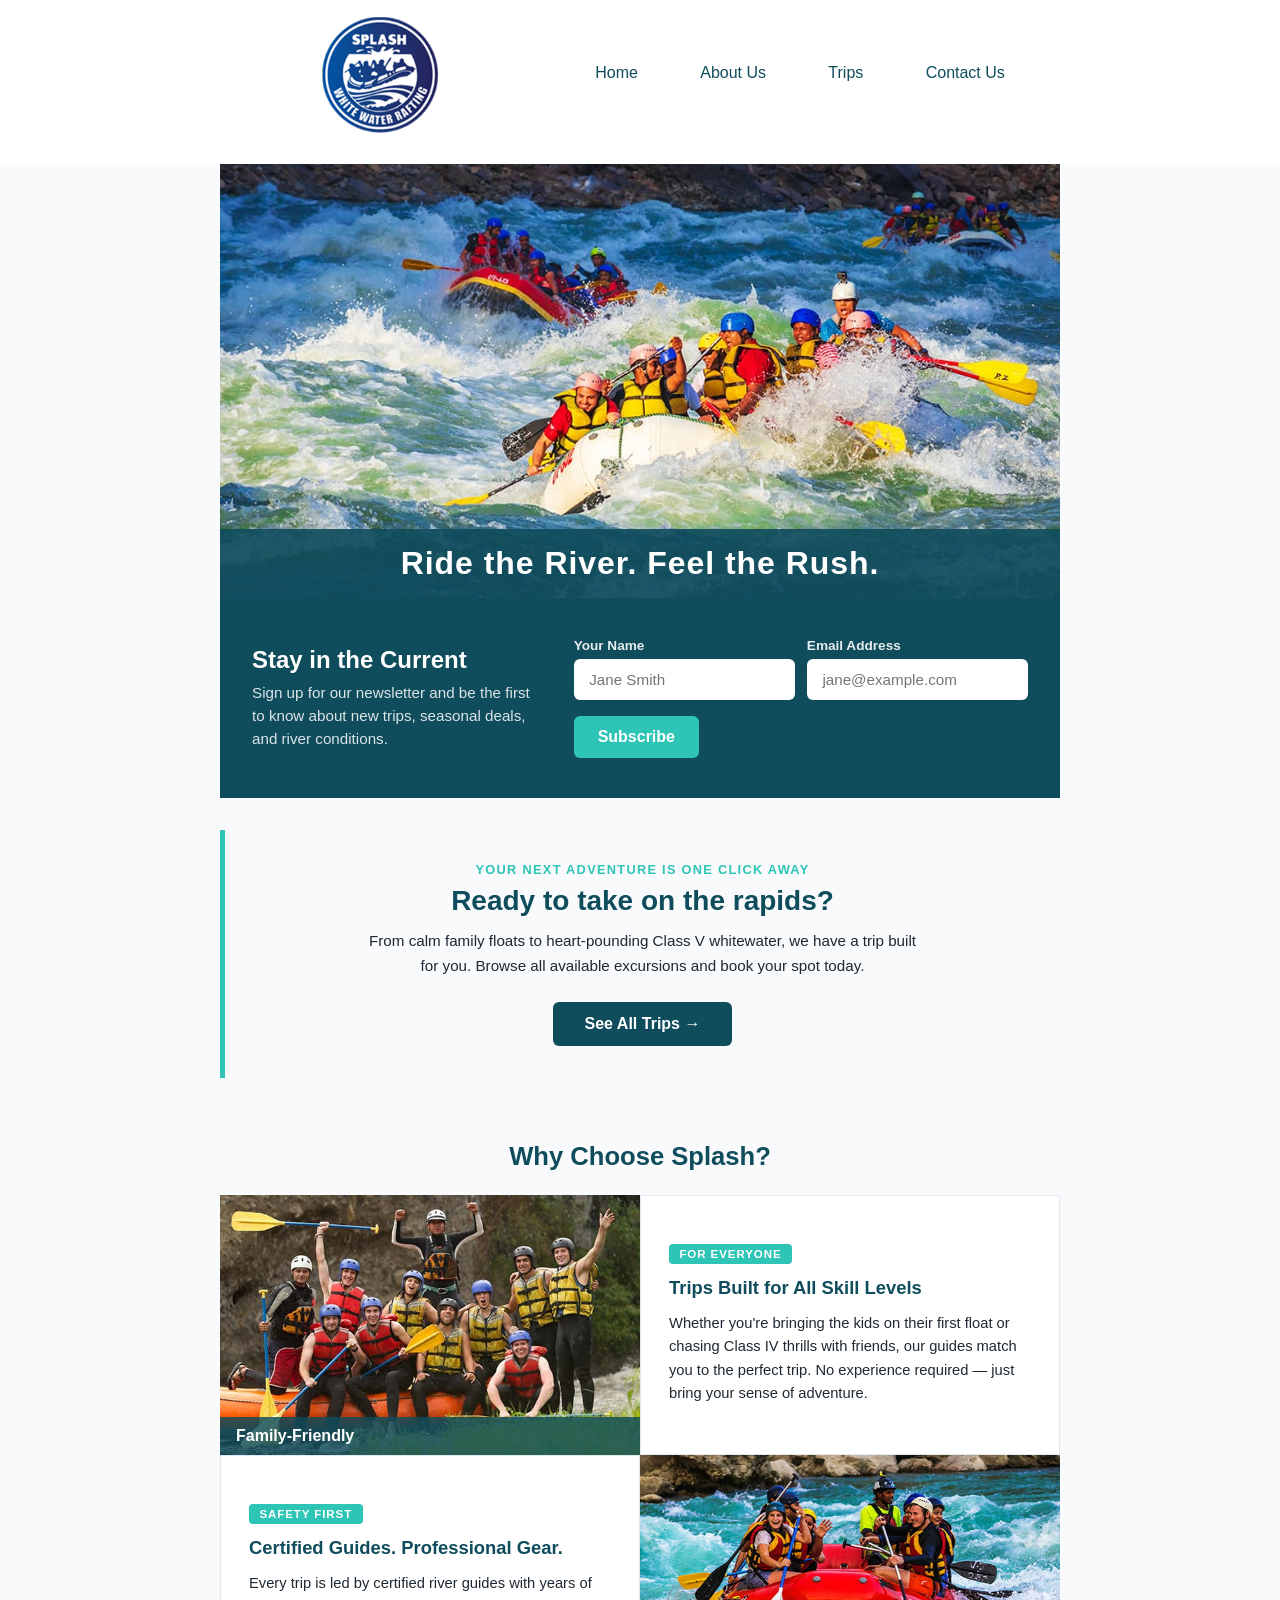
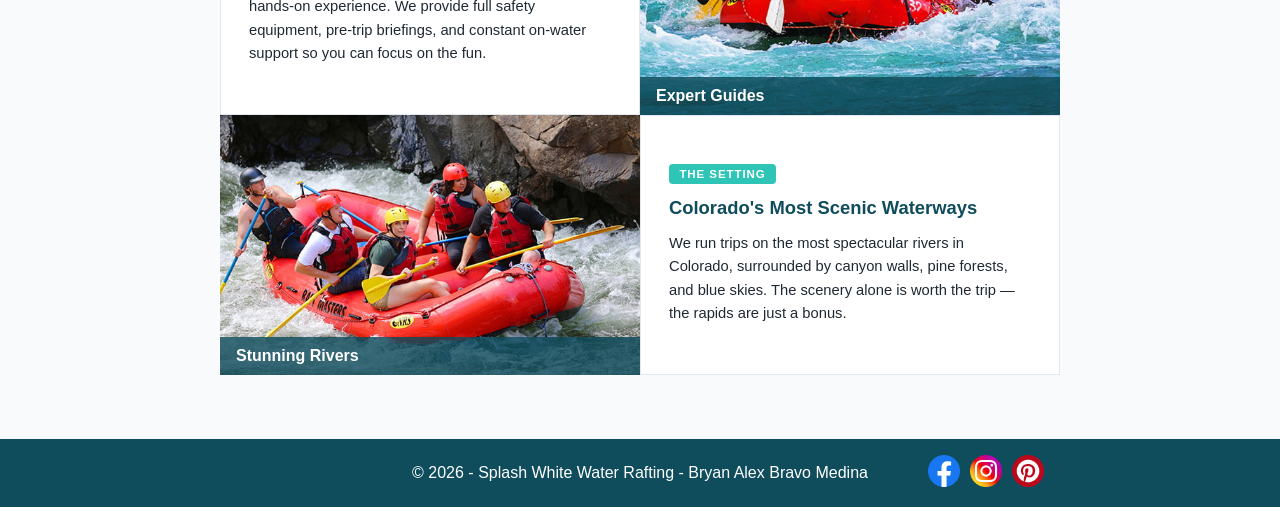
==== wwr/index.html @ 08443c06 "W06 Project: Rafting Site – Home and Trips Pages" ====
<!DOCTYPE html>
<html lang="en">

<head>
    <meta charset="UTF-8">
    <meta name="viewport" content="width=device-width, initial-scale=1.0">
    <title>Home | Splash White Water Rafting</title>

    <meta name="description"
      content="Splash White Water Rafting offers thrilling guided river adventures for all skill levels. Discover our trips, meet our team, and book your unforgettable experience today.">
    <meta name="author" content="Bryan Alex Bravo Medina">

    <link rel="stylesheet" href="styles/rafting.css">
</head>

<body>
    <header>
        <div class="header-content">
            <img src="images/logo.png" alt="Splash White Water Rafting company logo">
            <nav>
                <ul class="navigation">
                    <li><a href="index.html">Home</a></li>
                    <li><a href="about.html">About Us</a></li>
                    <li><a href="trips.html">Trips</a></li>
                    <li><a href="contact.html">Contact Us</a></li>
                </ul>
            </nav>
        </div>
    </header>

    <main>
        <!-- Hero Section -->
        <div class="hero">
            <img src="images/hero.jpg" alt="Group of rafters navigating white water rapids">
            <h1>Ride the River. Feel the Rush.</h1>
        </div>

        <!-- Newsletter Sign Up -->
        <section class="newsletter-section">
            <div class="newsletter-inner">
                <div class="newsletter-text">
                    <h2>Stay in the Current</h2>
                    <p>Sign up for our newsletter and be the first to know about new trips, seasonal
                        deals, and river conditions.</p>
                </div>
                <form class="newsletter-form">
                    <div class="newsletter-fields">
                        <div class="newsletter-field">
                            <label for="nl-name">Your Name</label>
                            <input type="text" id="nl-name" name="name" placeholder="Jane Smith"
                              required>
                        </div>
                        <div class="newsletter-field">
                            <label for="nl-email">Email Address</label>
                            <input type="email" id="nl-email" name="email"
                              placeholder="jane@example.com" required>
                        </div>
                    </div>
                    <button type="submit" class="btn-newsletter">Subscribe</button>
                </form>
            </div>
        </section>

        <!-- Call to Action -->
        <section class="cta-section">
            <div class="cta-inner">
                <p class="cta-eyebrow">Your next adventure is one click away</p>
                <h2 class="cta-heading">Ready to take on the rapids?</h2>
                <p class="cta-body">From calm family floats to heart-pounding Class V whitewater, we
                    have a trip built for you. Browse all available excursions and book your spot
                    today.</p>
                <a href="trips.html" class="btn-cta">See All Trips →</a>
            </div>
        </section>

        <!-- Grid Section: Why Splash -->
        <section class="offerings-section">
            <h2>Why Choose Splash?</h2>
            <div class="offerings-grid">

                <div class="offering-card offering-card--image">
                    <img src="images/figure-01.jpg"
                      alt="Family enjoying a calm rafting trip together">
                    <div class="offering-card__overlay">
                        <h3>Family-Friendly</h3>
                    </div>
                </div>

                <div class="offering-card offering-card--text">
                    <span class="offering-tag">For Everyone</span>
                    <h3>Trips Built for All Skill Levels</h3>
                    <p>Whether you're bringing the kids on their first float or chasing Class IV
                        thrills with friends, our guides match you to the perfect trip. No
                        experience required — just bring your sense of adventure.</p>
                </div>

                <div class="offering-card offering-card--text">
                    <span class="offering-tag">Safety First</span>
                    <h3>Certified Guides. Professional Gear.</h3>
                    <p>Every trip is led by certified river guides with years of hands-on
                        experience. We provide full safety equipment, pre-trip briefings, and
                        constant on-water support so you can focus on the fun.</p>
                </div>

                <div class="offering-card offering-card--image">
                    <img src="images/figure-04.jpg"
                      alt="Professional guide leading rafters through rapids">
                    <div class="offering-card__overlay">
                        <h3>Expert Guides</h3>
                    </div>
                </div>

                <div class="offering-card offering-card--image">
                    <img src="images/figure-03.jpg"
                      alt="Scenic river surrounded by lush green mountains">
                    <div class="offering-card__overlay">
                        <h3>Stunning Rivers</h3>
                    </div>
                </div>

                <div class="offering-card offering-card--text">
                    <span class="offering-tag">The Setting</span>
                    <h3>Colorado's Most Scenic Waterways</h3>
                    <p>We run trips on the most spectacular rivers in Colorado, surrounded by canyon
                        walls, pine forests, and blue skies. The scenery alone is worth the trip —
                        the rapids are just a bonus.</p>
                </div>

            </div>
        </section>
    </main>

    <footer>
        <div class="footer-content">
            <p>© 2026 - Splash White Water Rafting - Bryan Alex Bravo Medina</p>
            <nav class="socialmedia">
                <a href="https://facebook.com" target="_blank" rel="noopener noreferrer">
                    <img src="images/facebook.png" alt="Facebook Icon">
                </a>
                <a href="https://instagram.com" target="_blank" rel="noopener noreferrer">
                    <img src="images/instagram.png" alt="Instagram Icon">
                </a>
                <a href="https://pinterest.com" target="_blank" rel="noopener noreferrer">
                    <img src="images/pinterest.png" alt="Pinterest Icon">
                </a>
            </nav>
        </div>
    </footer>
</body>

</html>
---- wwr/styles/rafting.css ----
:root {
  --primary-color: #0F4C5C;
  --accent-primary: #2EC4B6;
  --text-color: #1F2933;
  --light-bg: #F8FAFC;
  --white: #FFFFFF;
  --hero-overlay: rgba(15, 76, 92, 0.9);

  --heading-font: Arial, Helvetica, sans-serif;
  --body-font: Arial, Helvetica, sans-serif;
}

* {
  margin: 0;
  padding: 0;
  box-sizing: border-box;
}

body {
  font-family: var(--body-font);
  color: var(--text-color);
  background-color: var(--light-bg);
}

main {
  width: 840px;
  margin: 0 auto;
}

header {
  background-color: var(--white);
  padding: 0.75rem 0;
}

header img {
  width: 120px;
  justify-self: center;
}

nav {
  margin: 0;
  padding: 0;
}

h2 {
  text-align: center;
  font-family: var(--heading-font);
  color: var(--primary-color);
}

h1 {
  position: absolute;
  top: 20px;
  width: 100%;
  padding: 16px;
  text-align: center;
  background-color: var(--hero-overlay);
  color: var(--white);
  font-family: var(--heading-font);
}

nav,
p,
section,
article {
  margin: 16px;
  padding: 8px;
}

article p {
  margin: 0;
}

footer {
  background-color: var(--primary-color);
  color: var(--white);
}

/* Header Menu */
.header-content {
  margin: 0 auto 1rem auto;
  display: grid;
  grid-template-columns: 320px 1fr;
  align-items: center;
  width: 840px;
}

.navigation {
  display: flex;
  list-style: none;
}

.navigation li {
  flex: 1 1 auto;
}

.navigation a {
  display: block;
  color: var(--primary-color);
  padding: 14px 18px;
  text-decoration: none;
  text-align: center;
  border-bottom: 3px solid transparent;
  transition: all 0.25s ease;
}

.navigation a:hover {
  color: var(--accent-primary);
  border-bottom-color: var(--accent-primary);
  text-decoration: none;
}

/* Content */
.hero {
  position: relative;
}

.hero img {
  display: block;
  width: 100%;
  height: auto;
}

.hero article {
  position: absolute;
  left: 8px;
  right: 8px;
  bottom: 8px;
  padding: 8px;
  background-color: var(--primary-color);
  color: var(--white);
}

.hero article img {
  float: right;
  width: 125px;
}

.history-content {
  display: grid;
  grid-template-columns: 1fr 200px 1fr;
  align-items: center;
  gap: 10px;
}

.history-content img {
  margin: 16px 0;
  width: 100%;
  height: 120px;
  object-fit: cover;
}

.adventures-section h2 {
  margin-bottom: 1.5rem;
}

.adventures-content {
  display: flex;
  justify-content: space-between;
  gap: 20px;
}

.adventures-content figure {
  flex: 1;
  margin: 0;
  text-align: center;
}

.adventures-content img {
  width: 100%;
  height: 130px;
  object-fit: cover;
  border-radius: 6px;
  box-shadow: 0 2px 6px rgba(0, 0, 0, 0.15);
}

.adventures-content figcaption {
  margin-top: 0.5rem;
  font-size: 0.9rem;
  color: var(--primary-color);
  font-weight: 600;
}

/* Footer */

.footer-content {
  width: 840px;
  margin: 0 auto;
  padding: 1rem;
  display: grid;
  grid-template-columns: 1fr auto 1fr;
  align-items: center;
}

.footer-content p {
  grid-column: 2;
  text-align: center;
  margin: 0;
}

.socialmedia {
  grid-column: 3;
  display: flex;
  justify-content: flex-end;
  gap: 10px;
  margin: 0;
  padding: 0;
}

.socialmedia a {
  padding: 0;
  text-decoration: none;
}

.socialmedia img {
  width: 32px;
  height: auto;
}

/* CONTACT PAGE */

.contact-info h1 {
  position: static;
  background: none;
  color: var(--primary-color);
  margin: 1rem 0;
  padding: 0;
  text-align: center;
}

.company-details {
  background: var(--white);
  border-radius: 8px;
  padding: 1rem;
  margin-bottom: 1rem;
  text-align: center;
}

.employee-grid {
  display: flex;
  gap: 20px;
  justify-content: space-between;
  margin-top: 1rem;
}

.employee-grid figure {
  flex: 1;
  text-align: center;
}

.employee-grid img {
  width: 100%;
  aspect-ratio: 1 / 1;
  object-fit: cover;
  border-radius: 8px;
}

.employee-grid figcaption {
  margin-top: 0.75rem;
  font-weight: 600;
  color: var(--primary-color);
}

.extra-content {
  display: grid;
  grid-template-columns: 1fr 1fr;
  gap: 24px;
  align-items: start;
  margin-top: 1.5rem;
}

.extra-content iframe {
  width: 100%;
  min-height: 500px;
  border: 2px solid var(--accent-primary);
  border-radius: 8px;
}

.contact-form {
  background: var(--white);
  padding: 1.5rem;
  border-radius: 8px;
  border: 1px solid #ddd;
  height: 100%;
}

.form-group {
  display: flex;
  flex-direction: column;
  margin-bottom: 1rem;
}

.form-group label {
  font-weight: 600;
  margin-bottom: 0.5rem;
}

.contact-form input[type="text"],
.contact-form input[type="email"],
.contact-form textarea {
  width: 100%;
  padding: 0.75rem;
  border: 1px solid #ccc;
  border-radius: 6px;
}

.contact-form fieldset {
  border: 1px solid #ddd;
  padding: 1rem;
  margin: 1rem 0;
}

.contact-form legend {
  padding: 0 0.5rem;
  color: var(--primary-color);
  font-weight: 700;
}

.contact-form fieldset label {
  display: block;
  margin-bottom: 0.75rem;
}

.contact-form input[type="radio"] {
  margin-right: 0.5rem;
}

.checkbox-label {
  display: flex;
  align-items: center;
  gap: 10px;
  margin: 1rem 0;
}

.contact-form button {
  width: 100%;
  background: var(--primary-color);
  color: var(--white);
  border: none;
  padding: 0.9rem 1.5rem;
  border-radius: 6px;
  cursor: pointer;
  font-size: 1rem;
}

.contact-form button:hover {
  background: var(--accent-primary);
}

.radio-option {
  display: flex;
  align-items: center;
  gap: 0.5rem;
  margin-bottom: 0.75rem;
}

.radio-option label {
  margin: 0;
  display: inline;
}

.radio-option input[type="radio"] {
  margin: 0;
}

/* ============================================
   HOME PAGE (index.html)
   ============================================ */

/* Hero: override h1 to sit lower on the image */
.hero h1 {
  top: auto;
  bottom: 0;
  background-color: var(--hero-overlay);
  font-size: 2rem;
  letter-spacing: 0.03em;
}

/* Newsletter Section */
.newsletter-section {
  background-color: var(--primary-color);
  margin: 0;
  padding: 2.5rem 2rem;
}

.newsletter-inner {
  display: grid;
  grid-template-columns: 1fr 1fr;
  gap: 2rem;
  align-items: center;
}

.newsletter-text h2 {
  color: var(--white);
  text-align: left;
  margin-bottom: 0.5rem;
  font-size: 1.5rem;
}

.newsletter-text p {
  color: rgba(255, 255, 255, 0.85);
  margin: 0;
  padding: 0;
  font-size: 0.95rem;
  line-height: 1.5;
}

.newsletter-form {
  display: flex;
  flex-direction: column;
  gap: 1rem;
}

.newsletter-fields {
  display: grid;
  grid-template-columns: 1fr 1fr;
  gap: 0.75rem;
}

.newsletter-field {
  display: flex;
  flex-direction: column;
  gap: 0.35rem;
}

.newsletter-field label {
  color: rgba(255, 255, 255, 0.9);
  font-size: 0.85rem;
  font-weight: 600;
}

.newsletter-field input {
  padding: 0.65rem 0.85rem;
  border: 2px solid transparent;
  border-radius: 6px;
  font-size: 0.95rem;
  background-color: var(--white);
  color: var(--text-color);
}

.newsletter-field input:focus {
  outline: none;
  border-color: var(--accent-primary);
}

.btn-newsletter {
  background-color: var(--accent-primary);
  color: var(--white);
  border: none;
  padding: 0.75rem 1.5rem;
  border-radius: 6px;
  font-size: 1rem;
  font-weight: 700;
  cursor: pointer;
  align-self: flex-start;
  transition: background-color 0.2s ease;
}

.btn-newsletter:hover {
  background-color: #28b0a4;
}

/* CTA Section */
.cta-section {
  background-color: var(--light-bg);
  border-left: 5px solid var(--accent-primary);
  margin: 2rem 0;
  padding: 2rem 2.5rem;
  text-align: center;
}

.cta-eyebrow {
  font-size: 0.8rem;
  font-weight: 700;
  letter-spacing: 0.1em;
  text-transform: uppercase;
  color: var(--accent-primary);
  margin: 0 0 0.5rem 0;
  padding: 0;
}

.cta-heading {
  font-size: 1.75rem;
  color: var(--primary-color);
  text-align: center;
  margin-bottom: 0.75rem;
}

.cta-body {
  color: var(--text-color);
  max-width: 560px;
  margin: 0 auto 1.5rem auto;
  padding: 0;
  line-height: 1.6;
  font-size: 0.95rem;
}

.btn-cta {
  display: inline-block;
  background-color: var(--primary-color);
  color: var(--white);
  padding: 0.8rem 2rem;
  border-radius: 6px;
  text-decoration: none;
  font-weight: 700;
  font-size: 1rem;
  transition: background-color 0.2s ease;
}

.btn-cta:hover {
  background-color: var(--accent-primary);
}

/* Offerings Grid Section */
.offerings-section {
  margin: 0 0 2rem 0;
  padding: 2rem 0;
}

.offerings-section h2 {
  margin-bottom: 1.5rem;
  font-size: 1.6rem;
}

.offerings-grid {
  display: grid;
  grid-template-columns: 1fr 1fr;
  gap: 0;
}

.offering-card {
  position: relative;
  overflow: hidden;
}

.offering-card--image img {
  display: block;
  width: 100%;
  height: 260px;
  object-fit: cover;
}

.offering-card__overlay {
  position: absolute;
  bottom: 0;
  left: 0;
  right: 0;
  background-color: rgba(15, 76, 92, 0.82);
  padding: 0.6rem 1rem;
}

.offering-card__overlay h3 {
  color: var(--white);
  font-size: 1rem;
  font-weight: 700;
  margin: 0;
}

.offering-card--text {
  background-color: var(--white);
  padding: 2rem 1.75rem;
  display: flex;
  flex-direction: column;
  justify-content: center;
  border: 1px solid #e2e8f0;
}

.offering-tag {
  display: inline-block;
  background-color: var(--accent-primary);
  color: var(--white);
  font-size: 0.72rem;
  font-weight: 700;
  letter-spacing: 0.08em;
  text-transform: uppercase;
  padding: 0.25rem 0.65rem;
  border-radius: 4px;
  margin-bottom: 0.75rem;
  width: fit-content;
}

.offering-card--text h3 {
  color: var(--primary-color);
  font-size: 1.15rem;
  margin-bottom: 0.75rem;
  line-height: 1.3;
}

.offering-card--text p {
  margin: 0;
  padding: 0;
  font-size: 0.92rem;
  line-height: 1.6;
  color: var(--text-color);
}

/* ============================================
   TRIPS PAGE (trips.html)
   ============================================ */

/* Page Banner */
.page-banner {
  background-color: var(--primary-color);
  color: var(--white);
  text-align: center;
  padding: 2.5rem 2rem;
  margin: 0;
}

.page-banner h1 {
  position: static;
  background: none;
  color: var(--white);
  font-size: 2.2rem;
  padding: 0 0 0.4rem 0;
  margin: 0;
  width: auto;
}

.page-banner p {
  color: rgba(255, 255, 255, 0.85);
  font-size: 1.05rem;
  margin: 0;
  padding: 0;
}

/* Trips CTA Bar */
.trips-cta-bar {
  display: flex;
  align-items: center;
  justify-content: space-between;
  background-color: var(--white);
  border: 1px solid #dde3ea;
  border-left: 5px solid var(--accent-primary);
  padding: 1rem 1.5rem;
  margin: 1.5rem 0;
  gap: 1rem;
}

.trips-cta-bar p {
  margin: 0;
  padding: 0;
  font-size: 0.95rem;
  color: var(--text-color);
}

.btn-cta-small {
  display: inline-block;
  background-color: var(--accent-primary);
  color: var(--white);
  padding: 0.55rem 1.25rem;
  border-radius: 6px;
  text-decoration: none;
  font-weight: 700;
  font-size: 0.9rem;
  white-space: nowrap;
  transition: background-color 0.2s ease;
}

.btn-cta-small:hover {
  background-color: var(--primary-color);
}

/* Trip Cards Section */
.trips-section {
  padding: 1rem 0 2rem 0;
  margin: 0;
}

.trips-section h2 {
  font-size: 1.6rem;
  margin-bottom: 1.5rem;
}

.trip-card {
  display: grid;
  grid-template-columns: 340px 1fr;
  background-color: var(--white);
  border: 1px solid #dde3ea;
  border-radius: 8px;
  overflow: hidden;
  margin-bottom: 1.75rem;
  box-shadow: 0 2px 8px rgba(0, 0, 0, 0.07);
}

.trip-card--reverse {
  grid-template-columns: 1fr 340px;
}

.trip-card--reverse .trip-card__image {
  order: 2;
}

.trip-card--reverse .trip-card__body {
  order: 1;
}

.trip-card__image {
  position: relative;
  overflow: hidden;
}

.trip-card__image img {
  display: block;
  width: 100%;
  height: 100%;
  object-fit: cover;
  min-height: 260px;
}

.trip-badge {
  position: absolute;
  top: 12px;
  left: 12px;
  padding: 0.3rem 0.75rem;
  border-radius: 4px;
  font-size: 0.78rem;
  font-weight: 700;
  text-transform: uppercase;
  letter-spacing: 0.06em;
  color: var(--white);
}

.trip-badge--easy {
  background-color: #38a169;
}

.trip-badge--moderate {
  background-color: #d97706;
}

.trip-badge--extreme {
  background-color: #c53030;
}

.trip-card__body {
  padding: 1.5rem 1.75rem;
  display: flex;
  flex-direction: column;
  justify-content: space-between;
  gap: 0.75rem;
}

.trip-card__body h3 {
  color: var(--primary-color);
  font-size: 1.3rem;
  margin: 0;
}

.trip-meta {
  font-size: 0.85rem;
  color: #5a6475;
  margin: 0;
  padding: 0;
  font-weight: 600;
}

.trip-card__body > p:not(.trip-meta) {
  font-size: 0.93rem;
  line-height: 1.65;
  color: var(--text-color);
  margin: 0;
  padding: 0;
}

.trip-highlights {
  list-style: none;
  padding: 0;
  margin: 0;
  display: grid;
  grid-template-columns: 1fr 1fr;
  gap: 0.3rem 1rem;
}

.trip-highlights li {
  font-size: 0.85rem;
  color: var(--text-color);
  padding-left: 1.1em;
  position: relative;
}

.trip-highlights li::before {
  content: "✓";
  position: absolute;
  left: 0;
  color: var(--accent-primary);
  font-weight: 700;
}

.btn-trip {
  display: inline-block;
  background-color: var(--primary-color);
  color: var(--white);
  padding: 0.65rem 1.4rem;
  border-radius: 6px;
  text-decoration: none;
  font-weight: 700;
  font-size: 0.9rem;
  align-self: flex-start;
  margin-top: 0.25rem;
  transition: background-color 0.2s ease;
}

.btn-trip:hover {
  background-color: var(--accent-primary);
}

/* Trips Table Section */
.trips-table-section {
  padding: 1rem 0 2rem 0;
  margin: 0;
}

.trips-table-section h2 {
  font-size: 1.6rem;
  margin-bottom: 0.5rem;
}

.table-intro {
  text-align: center;
  color: #5a6475;
  font-size: 0.9rem;
  margin: 0 0 1.25rem 0;
  padding: 0;
}

.table-wrapper {
  overflow-x: auto;
}

.trips-table {
  width: 100%;
  border-collapse: collapse;
  font-size: 0.9rem;
  background-color: var(--white);
  border-radius: 8px;
  overflow: hidden;
  box-shadow: 0 2px 8px rgba(0, 0, 0, 0.07);
}

.trips-table thead {
  background-color: var(--primary-color);
  color: var(--white);
}

.trips-table thead th {
  padding: 0.85rem 1rem;
  text-align: left;
  font-size: 0.82rem;
  font-weight: 700;
  letter-spacing: 0.05em;
  text-transform: uppercase;
}

.trips-table tbody tr {
  border-bottom: 1px solid #e2e8f0;
}

.trips-table tbody tr:last-child {
  border-bottom: none;
}

.trips-table tbody tr:nth-child(even) {
  background-color: #f1f7f9;
}

.trips-table tbody td {
  padding: 0.8rem 1rem;
  color: var(--text-color);
}

.trips-table tbody td:first-child {
  font-weight: 600;
  color: var(--primary-color);
}

.difficulty {
  display: inline-block;
  padding: 0.2rem 0.6rem;
  border-radius: 4px;
  font-size: 0.8rem;
  font-weight: 700;
  color: var(--white);
}

.difficulty.easy {
  background-color: #38a169;
}

.difficulty.moderate {
  background-color: #d97706;
}

.difficulty.extreme {
  background-color: #c53030;
}

/* Bottom CTA on Trips page */
.trips-bottom-cta {
  background-color: var(--primary-color);
  color: var(--white);
  text-align: center;
  padding: 2.5rem 2rem;
  margin: 0 0 2rem 0;
  border-radius: 8px;
}

.trips-bottom-cta h2 {
  color: var(--white);
  font-size: 1.5rem;
  margin-bottom: 0.5rem;
}

.trips-bottom-cta p {
  color: rgba(255, 255, 255, 0.85);
  font-size: 0.95rem;
  margin: 0 auto 1.5rem auto;
  padding: 0;
  max-width: 480px;
}

.trips-bottom-cta .btn-cta {
  background-color: var(--accent-primary);
}

.trips-bottom-cta .btn-cta:hover {
  background-color: #28b0a4;
}
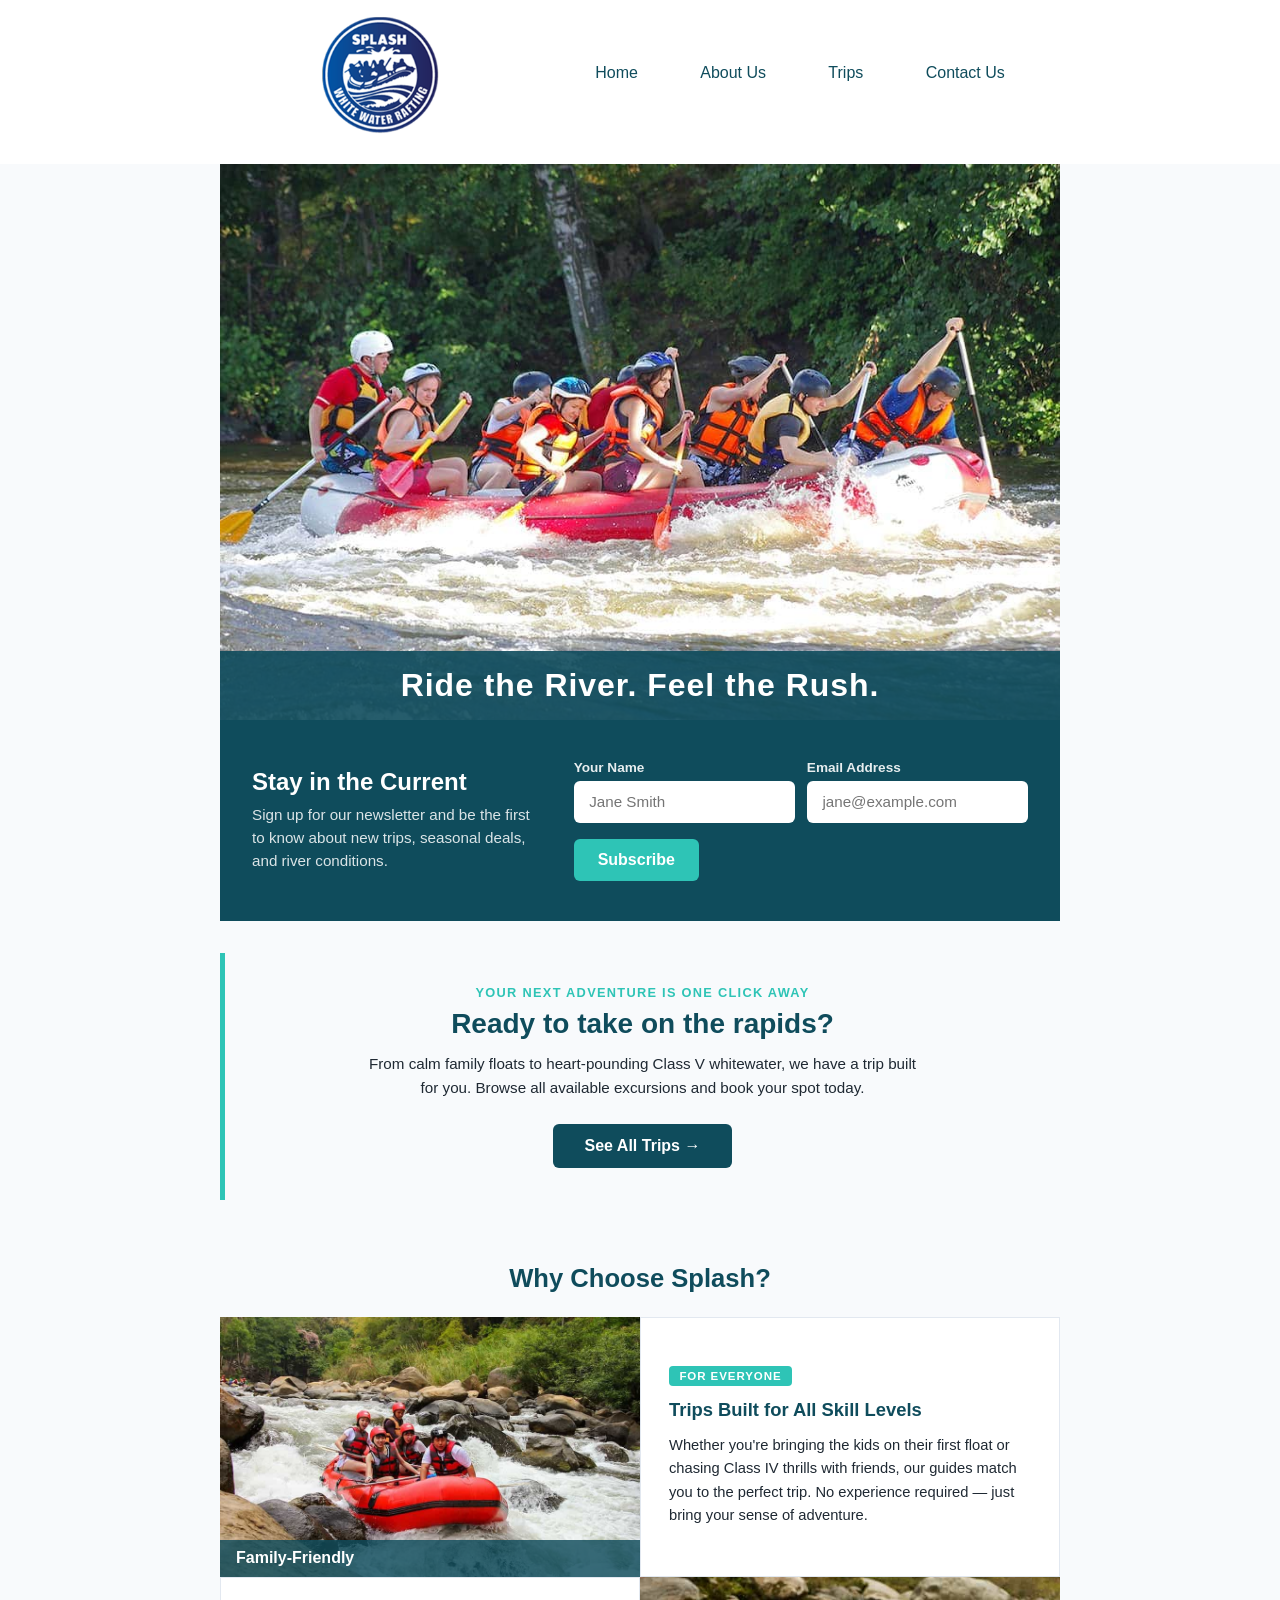
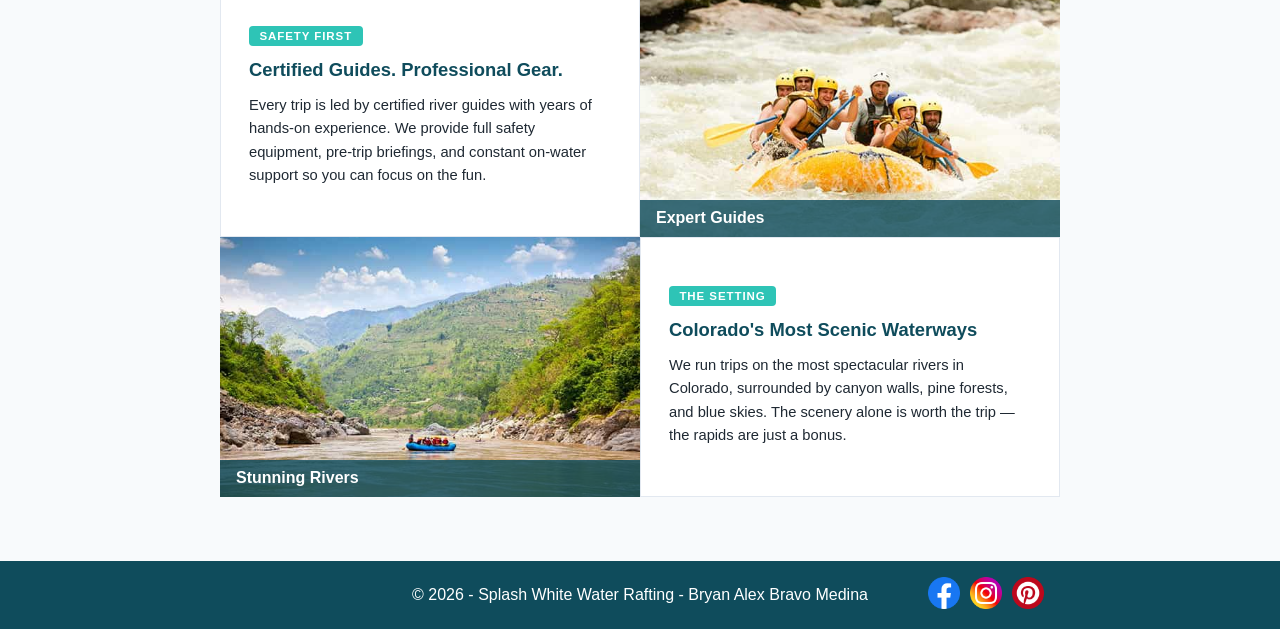
==== commit 644fb0ed: "W06 Project: Rafting Site – Home and Trips Pages" ====
--- a/wwr/index.html
+++ b/wwr/index.html
@@ -31,7 +31,7 @@
     <main>
         <!-- Hero Section -->
         <div class="hero">
-            <img src="images/hero.jpg" alt="Group of rafters navigating white water rapids">
+            <img src="images/hero-02.jpg" alt="Group of rafters navigating white water rapids">
             <h1>Ride the River. Feel the Rush.</h1>
         </div>
 
@@ -79,7 +79,7 @@
             <div class="offerings-grid">
 
                 <div class="offering-card offering-card--image">
-                    <img src="images/figure-01.jpg"
+                    <img src="images/figure-09.jpg"
                       alt="Family enjoying a calm rafting trip together">
                     <div class="offering-card__overlay">
                         <h3>Family-Friendly</h3>
@@ -103,15 +103,15 @@
                 </div>
 
                 <div class="offering-card offering-card--image">
-                    <img src="images/figure-04.jpg"
+                    <img src="images/figure-07.jpg"
                       alt="Professional guide leading rafters through rapids">
                     <div class="offering-card__overlay">
                         <h3>Expert Guides</h3>
                     </div>
                 </div>
 
-                <div class="offering-card offering-card--image">
-                    <img src="images/figure-03.jpg"
+                <div class="offering-card   offering-card--image">
+                    <img src="images/figure-08.jpg"
                       alt="Scenic river surrounded by lush green mountains">
                     <div class="offering-card__overlay">
                         <h3>Stunning Rivers</h3>
--- a/wwr/styles/rafting.css
+++ b/wwr/styles/rafting.css
@@ -304,6 +304,23 @@
   border-radius: 6px;
 }
 
+.contact-form input[type="checkbox"] {
+  width: 16px;
+  height: 16px;
+  accent-color: var(--primary-color);
+  cursor: pointer;
+  vertical-align: middle;
+  margin: 1rem 0.5rem 1rem 0;
+}
+
+.contact-form input[type="checkbox"] + label {
+  font-size: 0.9rem;
+  color: var(--text-color);
+  cursor: pointer;
+  vertical-align: middle;
+  line-height: 1.4;
+}
+
 .contact-form fieldset {
   border: 1px solid #ddd;
   padding: 1rem;
@@ -363,11 +380,8 @@
   margin: 0;
 }
 
-/* ============================================
-   HOME PAGE (index.html)
-   ============================================ */
-
-/* Hero: override h1 to sit lower on the image */
+/* HOME PAGE */
+
 .hero h1 {
   top: auto;
   bottom: 0;
@@ -376,7 +390,6 @@
   letter-spacing: 0.03em;
 }
 
-/* Newsletter Section */
 .newsletter-section {
   background-color: var(--primary-color);
   margin: 0;
@@ -460,7 +473,6 @@
   background-color: #28b0a4;
 }
 
-/* CTA Section */
 .cta-section {
   background-color: var(--light-bg);
   border-left: 5px solid var(--accent-primary);
@@ -511,7 +523,6 @@
   background-color: var(--accent-primary);
 }
 
-/* Offerings Grid Section */
 .offerings-section {
   margin: 0 0 2rem 0;
   padding: 2rem 0;
@@ -594,11 +605,8 @@
   color: var(--text-color);
 }
 
-/* ============================================
-   TRIPS PAGE (trips.html)
-   ============================================ */
-
-/* Page Banner */
+/* TRIPS PAGE */
+
 .page-banner {
   background-color: var(--primary-color);
   color: var(--white);
@@ -624,7 +632,6 @@
   padding: 0;
 }
 
-/* Trips CTA Bar */
 .trips-cta-bar {
   display: flex;
   align-items: center;
@@ -661,7 +668,6 @@
   background-color: var(--primary-color);
 }
 
-/* Trip Cards Section */
 .trips-section {
   padding: 1rem 0 2rem 0;
   margin: 0;
@@ -805,7 +811,6 @@
   background-color: var(--accent-primary);
 }
 
-/* Trips Table Section */
 .trips-table-section {
   padding: 1rem 0 2rem 0;
   margin: 0;
@@ -895,7 +900,6 @@
   background-color: #c53030;
 }
 
-/* Bottom CTA on Trips page */
 .trips-bottom-cta {
   background-color: var(--primary-color);
   color: var(--white);
@@ -925,4 +929,15 @@
 
 .trips-bottom-cta .btn-cta:hover {
   background-color: #28b0a4;
+}
+
+.contact-info,
+.employees {
+  margin: 0;
+  padding: 1.5rem 0 2rem;
+}
+
+.employees h2 {
+  font-size: 1.6rem;
+  margin-bottom: 1.25rem;
 }
